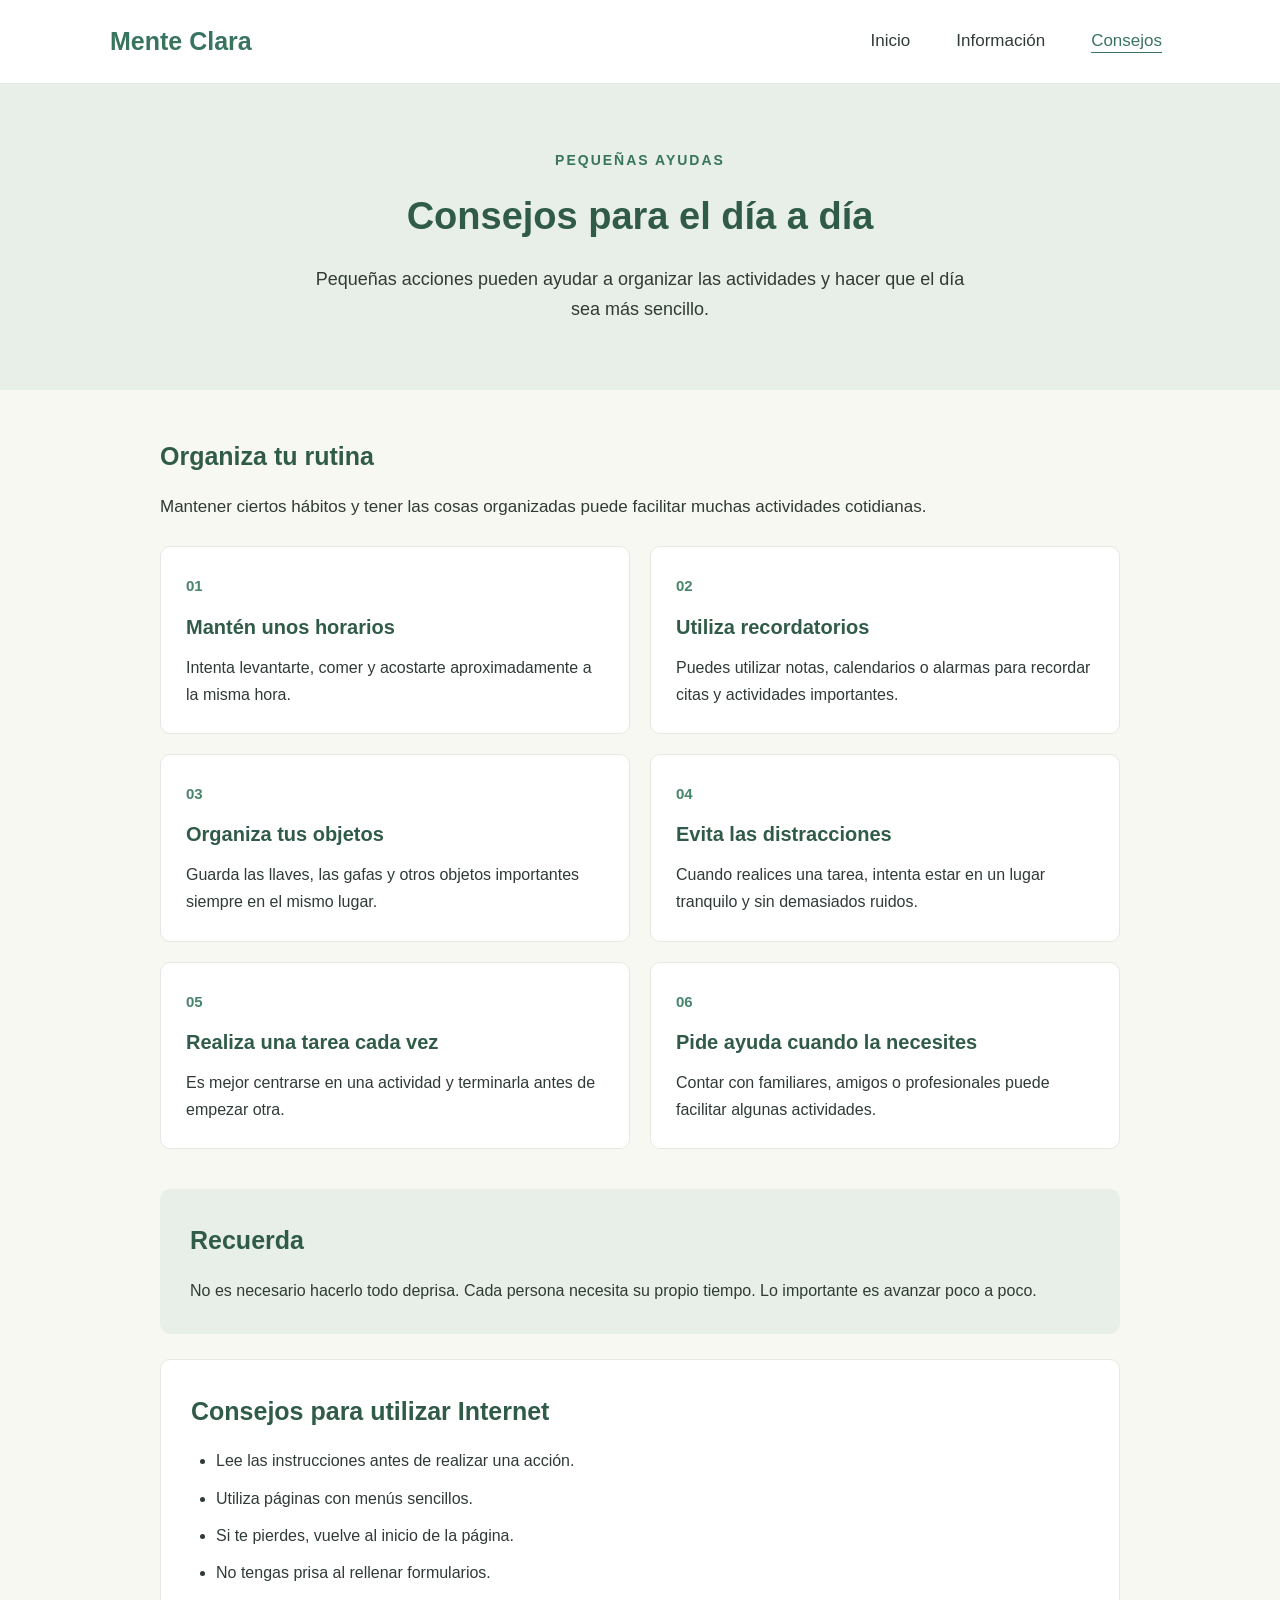
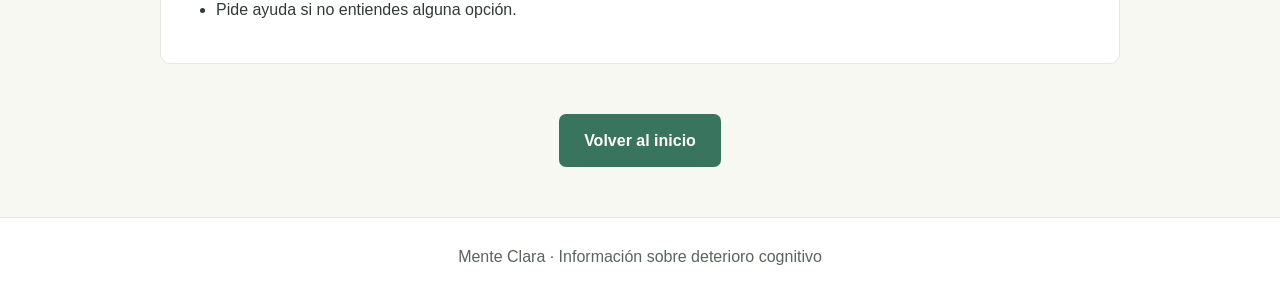
==== consejos.html @ 725170c6 "Ole" ====
<!DOCTYPE html>
<html lang="es">
<head>
    <meta charset="UTF-8">
    <meta name="viewport" content="width=device-width, initial-scale=1.0">
    <title>Mente Clara | Consejos</title>
    <link rel="stylesheet" href="consejos.css">
</head>
<body>

    <a class="saltar" href="#contenido">Saltar al contenido</a>

    <header>
        <nav>
            <a href="index.html" class="logo">Mente Clara</a>

            <ul>
                <li><a href="index.html">Inicio</a></li>
                <li><a href="informacion.html">Información</a></li>
                <li><a href="consejos.html" aria-current="page">Consejos</a></li>
            </ul>
        </nav>
    </header>

    <main id="contenido">

        <section class="cabecera">
            <p class="etiqueta">PEQUEÑAS AYUDAS</p>

            <h1>Consejos para el día a día</h1>

            <p>
                Pequeñas acciones pueden ayudar a organizar
                las actividades y hacer que el día sea más sencillo.
            </p>
        </section>

        <section class="contenido">

            <h2>Organiza tu rutina</h2>

            <p class="introduccion">
                Mantener ciertos hábitos y tener las cosas organizadas
                puede facilitar muchas actividades cotidianas.
            </p>

            <div class="consejos">

                <article class="tarjeta">
                    <span class="numero">01</span>

                    <h3>Mantén unos horarios</h3>

                    <p>
                        Intenta levantarte, comer y acostarte
                        aproximadamente a la misma hora.
                    </p>
                </article>

                <article class="tarjeta">
                    <span class="numero">02</span>

                    <h3>Utiliza recordatorios</h3>

                    <p>
                        Puedes utilizar notas, calendarios o alarmas
                        para recordar citas y actividades importantes.
                    </p>
                </article>

                <article class="tarjeta">
                    <span class="numero">03</span>

                    <h3>Organiza tus objetos</h3>

                    <p>
                        Guarda las llaves, las gafas y otros objetos
                        importantes siempre en el mismo lugar.
                    </p>
                </article>

                <article class="tarjeta">
                    <span class="numero">04</span>

                    <h3>Evita las distracciones</h3>

                    <p>
                        Cuando realices una tarea, intenta estar
                        en un lugar tranquilo y sin demasiados ruidos.
                    </p>
                </article>

                <article class="tarjeta">
                    <span class="numero">05</span>

                    <h3>Realiza una tarea cada vez</h3>

                    <p>
                        Es mejor centrarse en una actividad
                        y terminarla antes de empezar otra.
                    </p>
                </article>

                <article class="tarjeta">
                    <span class="numero">06</span>

                    <h3>Pide ayuda cuando la necesites</h3>

                    <p>
                        Contar con familiares, amigos o profesionales
                        puede facilitar algunas actividades.
                    </p>
                </article>

            </div>

            <section class="recordatorio">
                <h2>Recuerda</h2>

                <p>
                    No es necesario hacerlo todo deprisa.
                    Cada persona necesita su propio tiempo.
                    Lo importante es avanzar poco a poco.
                </p>
            </section>

            <section class="accesibilidad">
                <h2>Consejos para utilizar Internet</h2>

                <ul>
                    <li>Lee las instrucciones antes de realizar una acción.</li>
                    <li>Utiliza páginas con menús sencillos.</li>
                    <li>Si te pierdes, vuelve al inicio de la página.</li>
                    <li>No tengas prisa al rellenar formularios.</li>
                    <li>Pide ayuda si no entiendes alguna opción.</li>
                </ul>
            </section>

        </section>

        <div class="volver">
            <a href="index.html" class="boton">Volver al inicio</a>
        </div>

    </main>

    <footer>
        <p>Mente Clara · Información sobre deterioro cognitivo</p>
    </footer>

</body>
</html>
---- consejos.css ----
* {
    margin: 0;
    padding: 0;
    box-sizing: border-box;
}

body {
    font-family: Arial, sans-serif;
    background-color: #f8f8f3;
    color: #303b36;
    line-height: 1.7;
}

.saltar {
    position: absolute;
    left: -9999px;
}

.saltar:focus {
    left: 10px;
    top: 10px;
    background: white;
    padding: 10px;
    z-index: 10;
}

header {
    background-color: white;
    border-bottom: 1px solid #e5e9e3;
}

nav {
    max-width: 1100px;
    margin: auto;
    padding: 20px;
    display: flex;
    justify-content: space-between;
    align-items: center;
}

.logo {
    font-size: 25px;
    font-weight: bold;
    color: #39745e;
    text-decoration: none;
}

nav ul {
    display: flex;
    gap: 30px;
    list-style: none;
}

nav ul a {
    text-decoration: none;
    color: #303b36;
    font-size: 17px;
    padding: 8px;
}

nav ul a:hover,
nav ul a[aria-current="page"] {
    color: #39745e;
    text-decoration: underline;
    text-underline-offset: 6px;
}

a:focus-visible {
    outline: 3px solid #39745e;
    outline-offset: 4px;
}

.cabecera {
    background-color: #e7efe8;
    text-align: center;
    padding: 65px 20px;
}

.etiqueta {
    color: #39745e;
    font-size: 14px;
    font-weight: bold;
    letter-spacing: 2px;
    margin-bottom: 12px;
}

h1 {
    font-size: 38px;
    color: #315b49;
    margin-bottom: 15px;
}

.cabecera p:last-child {
    max-width: 650px;
    margin: auto;
    font-size: 18px;
}

.contenido {
    max-width: 1000px;
    margin: 45px auto;
    padding: 0 20px;
}

h2 {
    color: #315b49;
    font-size: 25px;
    margin-bottom: 15px;
}

.introduccion {
    margin-bottom: 25px;
    font-size: 17px;
}

.consejos {
    display: grid;
    grid-template-columns: 1fr 1fr;
    gap: 20px;
}

.tarjeta {
    background-color: white;
    border: 1px solid #e4e9e2;
    border-radius: 10px;
    padding: 25px;
}

.numero {
    color: #47866b;
    font-weight: bold;
    font-size: 15px;
}

.tarjeta h3 {
    color: #315b49;
    font-size: 20px;
    margin: 10px 0;
}

.recordatorio {
    background-color: #e7efe8;
    padding: 30px;
    border-radius: 10px;
    margin-top: 40px;
}

.accesibilidad {
    background-color: white;
    padding: 30px;
    border-radius: 10px;
    border: 1px solid #e4e9e2;
    margin-top: 25px;
}

.accesibilidad ul {
    padding-left: 25px;
}

.accesibilidad li {
    margin-bottom: 10px;
}

.volver {
    text-align: center;
    margin: 50px 20px;
}

.boton {
    display: inline-block;
    background-color: #39745e;
    color: white;
    padding: 13px 25px;
    border-radius: 7px;
    text-decoration: none;
    font-weight: bold;
}

.boton:hover {
    background-color: #285941;
}

footer {
    text-align: center;
    padding: 25px;
    background-color: white;
    border-top: 1px solid #e5e9e3;
    color: #59655d;
}

@media (max-width: 700px) {
    nav {
        flex-direction: column;
        gap: 15px;
    }

    nav ul {
        gap: 15px;
        flex-wrap: wrap;
        justify-content: center;
    }

    h1 {
        font-size: 30px;
    }

    .consejos {
        grid-template-columns: 1fr;
    }

    .tarjeta {
        padding: 22px;
    }
}
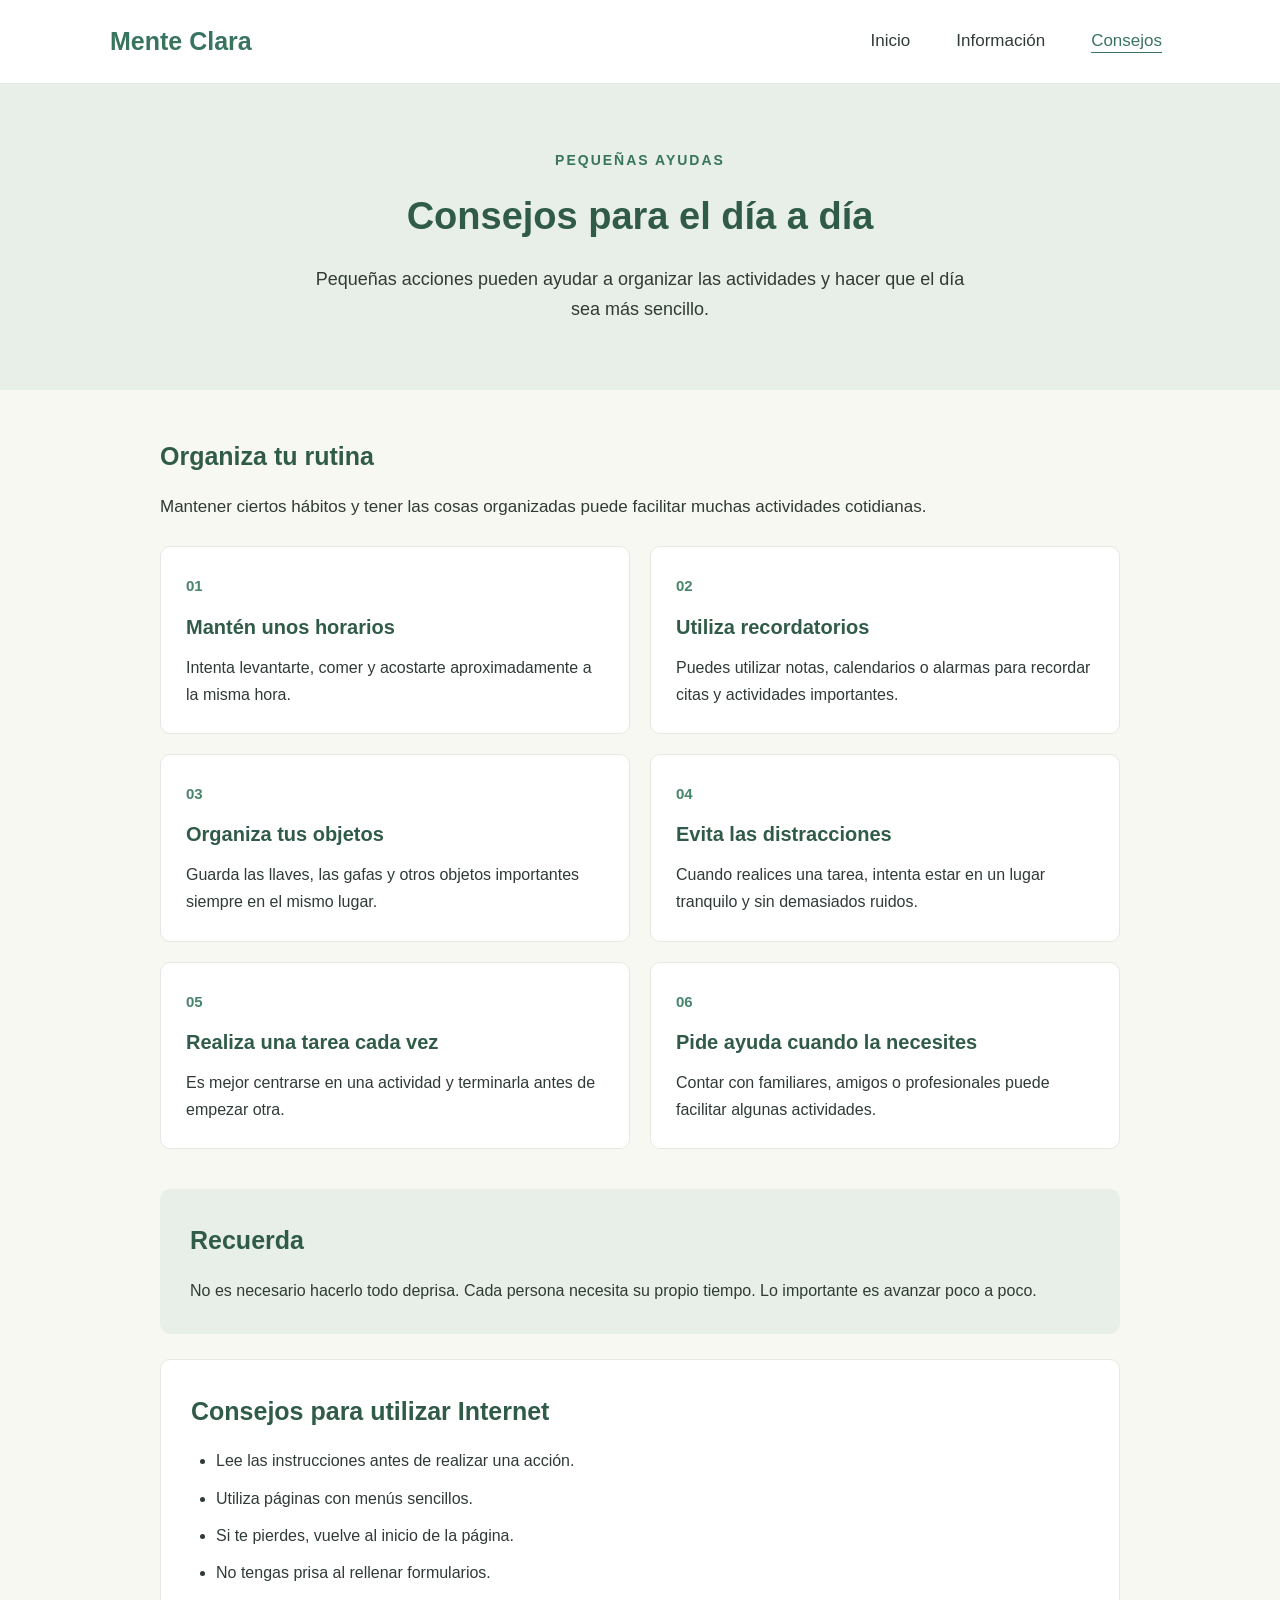
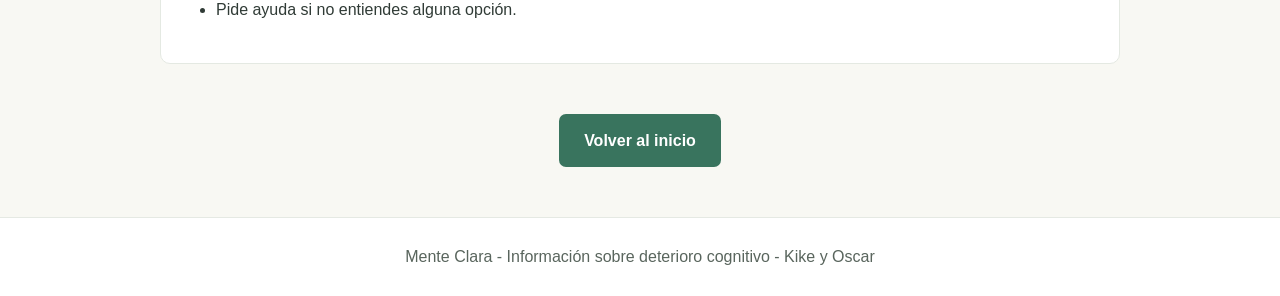
==== commit d387da31: "cuidao" ====
--- a/consejos.html
+++ b/consejos.html
@@ -146,7 +146,7 @@
     </main>
 
     <footer>
-        <p>Mente Clara · Información sobre deterioro cognitivo</p>
+        <p>Mente Clara - Información sobre deterioro cognitivo - Kike y Oscar</p>
     </footer>
 
 </body>
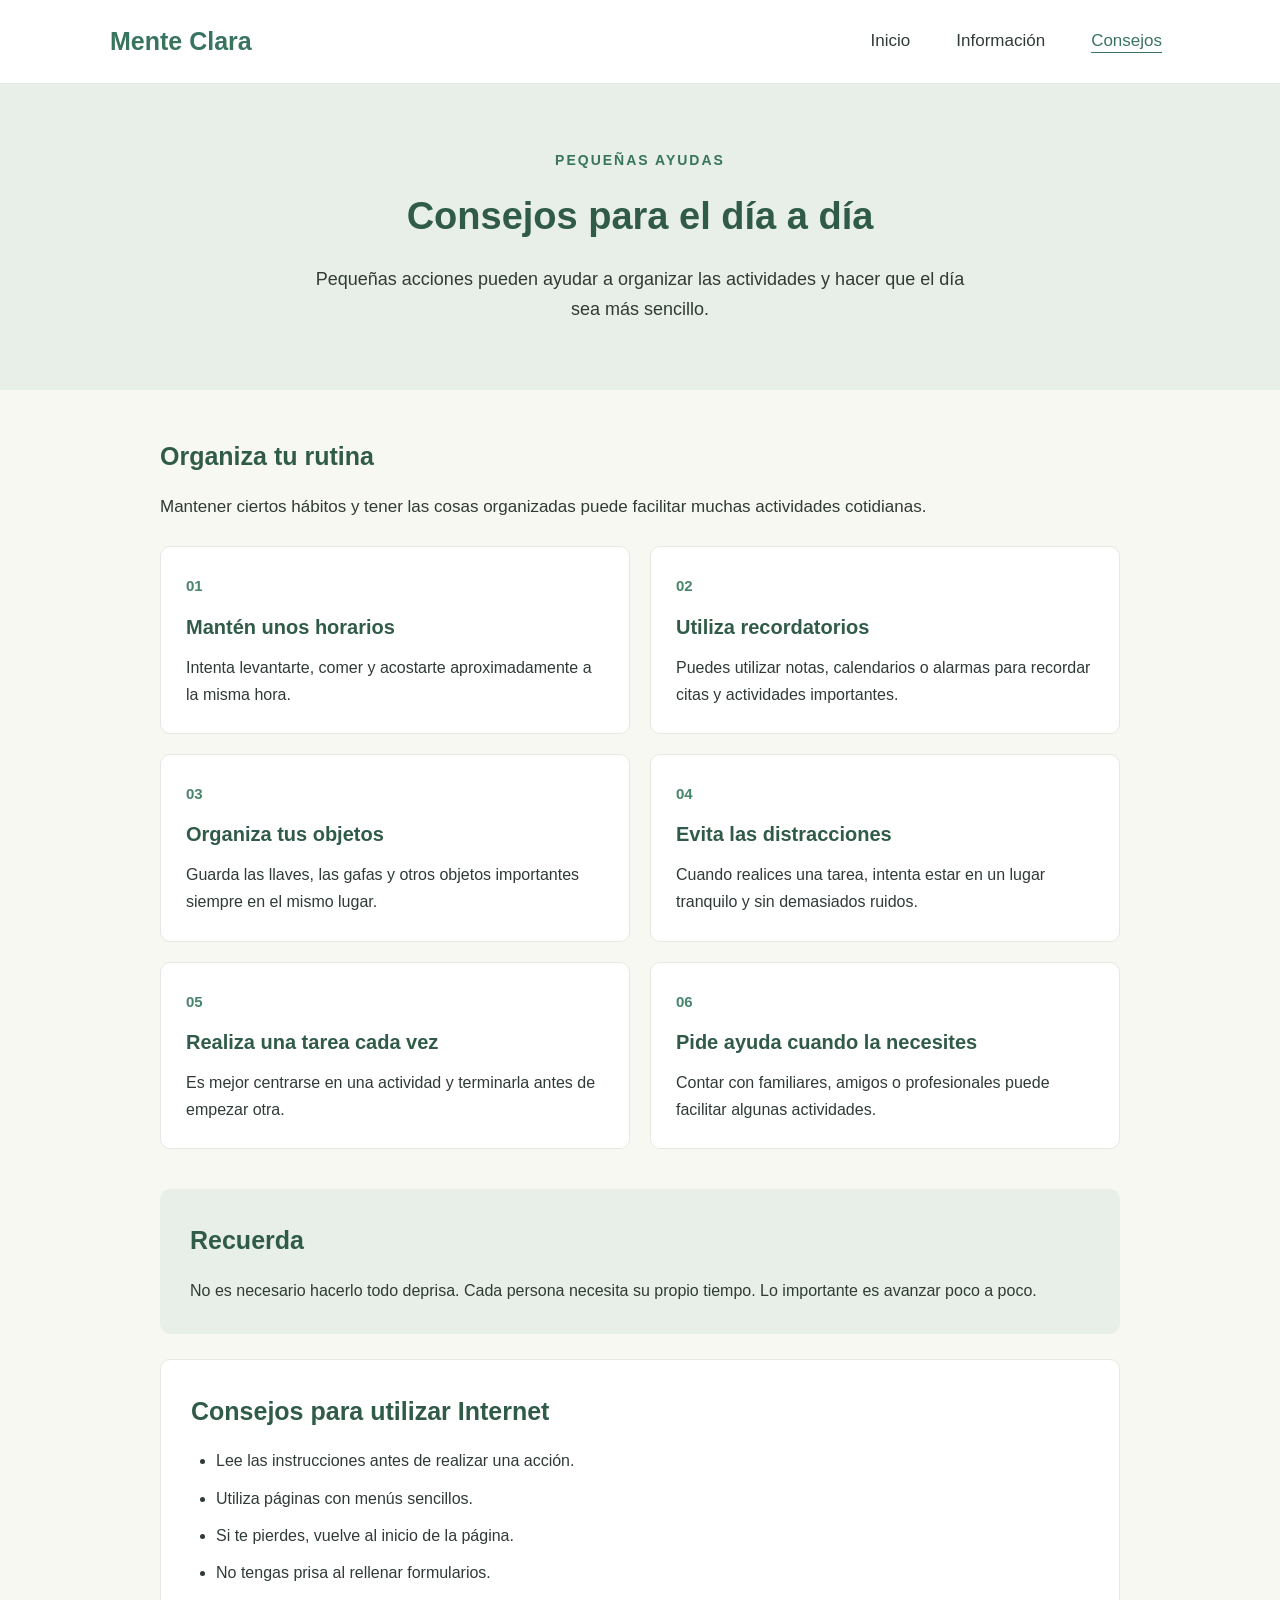
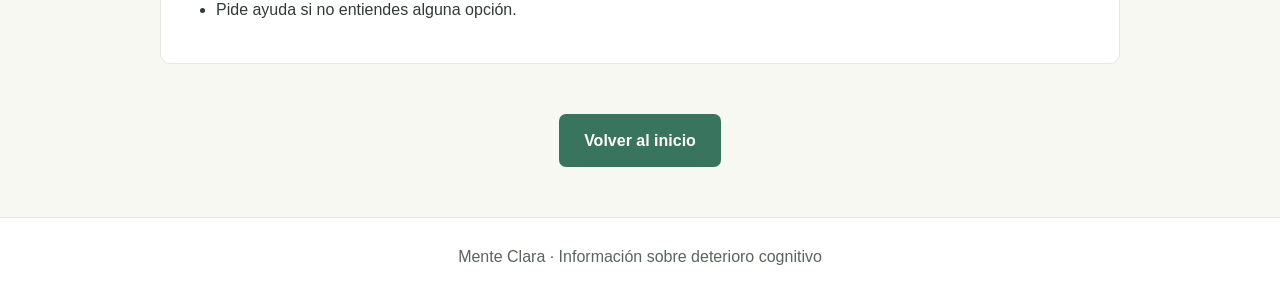
==== commit 63bbd18f: "css css directory changed" ====
--- a/consejos.html
+++ b/consejos.html
@@ -5,7 +5,7 @@
     <meta charset="UTF-8">
     <meta name="viewport" content="width=device-width, initial-scale=1.0">
     <title>Mente Clara | Consejos</title>
-    <link rel="stylesheet" href="consejos.css">
+    <link rel="stylesheet" href="css/consejos.css">
 </head>
 <body>
 
@@ -146,7 +146,7 @@
     </main>
 
     <footer>
-        <p>Mente Clara - Información sobre deterioro cognitivo - Kike y Oscar</p>
+        <p>Mente Clara · Información sobre deterioro cognitivo</p>
     </footer>
 
 </body>
--- a/css/consejos.css
+++ b/css/consejos.css
@@ -0,0 +1,215 @@
+
+* {
+    margin: 0;
+    padding: 0;
+    box-sizing: border-box;
+}
+
+body {
+    font-family: Arial, sans-serif;
+    background-color: #f8f8f3;
+    color: #303b36;
+    line-height: 1.7;
+}
+
+.saltar {
+    position: absolute;
+    left: -9999px;
+}
+
+.saltar:focus {
+    left: 10px;
+    top: 10px;
+    background: white;
+    padding: 10px;
+    z-index: 10;
+}
+
+header {
+    background-color: white;
+    border-bottom: 1px solid #e5e9e3;
+}
+
+nav {
+    max-width: 1100px;
+    margin: auto;
+    padding: 20px;
+    display: flex;
+    justify-content: space-between;
+    align-items: center;
+}
+
+.logo {
+    font-size: 25px;
+    font-weight: bold;
+    color: #39745e;
+    text-decoration: none;
+}
+
+nav ul {
+    display: flex;
+    gap: 30px;
+    list-style: none;
+}
+
+nav ul a {
+    text-decoration: none;
+    color: #303b36;
+    font-size: 17px;
+    padding: 8px;
+}
+
+nav ul a:hover,
+nav ul a[aria-current="page"] {
+    color: #39745e;
+    text-decoration: underline;
+    text-underline-offset: 6px;
+}
+
+a:focus-visible {
+    outline: 3px solid #39745e;
+    outline-offset: 4px;
+}
+
+.cabecera {
+    background-color: #e7efe8;
+    text-align: center;
+    padding: 65px 20px;
+}
+
+.etiqueta {
+    color: #39745e;
+    font-size: 14px;
+    font-weight: bold;
+    letter-spacing: 2px;
+    margin-bottom: 12px;
+}
+
+h1 {
+    font-size: 38px;
+    color: #315b49;
+    margin-bottom: 15px;
+}
+
+.cabecera p:last-child {
+    max-width: 650px;
+    margin: auto;
+    font-size: 18px;
+}
+
+.contenido {
+    max-width: 1000px;
+    margin: 45px auto;
+    padding: 0 20px;
+}
+
+h2 {
+    color: #315b49;
+    font-size: 25px;
+    margin-bottom: 15px;
+}
+
+.introduccion {
+    margin-bottom: 25px;
+    font-size: 17px;
+}
+
+.consejos {
+    display: grid;
+    grid-template-columns: 1fr 1fr;
+    gap: 20px;
+}
+
+.tarjeta {
+    background-color: white;
+    border: 1px solid #e4e9e2;
+    border-radius: 10px;
+    padding: 25px;
+}
+
+.numero {
+    color: #47866b;
+    font-weight: bold;
+    font-size: 15px;
+}
+
+.tarjeta h3 {
+    color: #315b49;
+    font-size: 20px;
+    margin: 10px 0;
+}
+
+.recordatorio {
+    background-color: #e7efe8;
+    padding: 30px;
+    border-radius: 10px;
+    margin-top: 40px;
+}
+
+.accesibilidad {
+    background-color: white;
+    padding: 30px;
+    border-radius: 10px;
+    border: 1px solid #e4e9e2;
+    margin-top: 25px;
+}
+
+.accesibilidad ul {
+    padding-left: 25px;
+}
+
+.accesibilidad li {
+    margin-bottom: 10px;
+}
+
+.volver {
+    text-align: center;
+    margin: 50px 20px;
+}
+
+.boton {
+    display: inline-block;
+    background-color: #39745e;
+    color: white;
+    padding: 13px 25px;
+    border-radius: 7px;
+    text-decoration: none;
+    font-weight: bold;
+}
+
+.boton:hover {
+    background-color: #285941;
+}
+
+footer {
+    text-align: center;
+    padding: 25px;
+    background-color: white;
+    border-top: 1px solid #e5e9e3;
+    color: #59655d;
+}
+
+@media (max-width: 700px) {
+    nav {
+        flex-direction: column;
+        gap: 15px;
+    }
+
+    nav ul {
+        gap: 15px;
+        flex-wrap: wrap;
+        justify-content: center;
+    }
+
+    h1 {
+        font-size: 30px;
+    }
+
+    .consejos {
+        grid-template-columns: 1fr;
+    }
+
+    .tarjeta {
+        padding: 22px;
+    }
+}
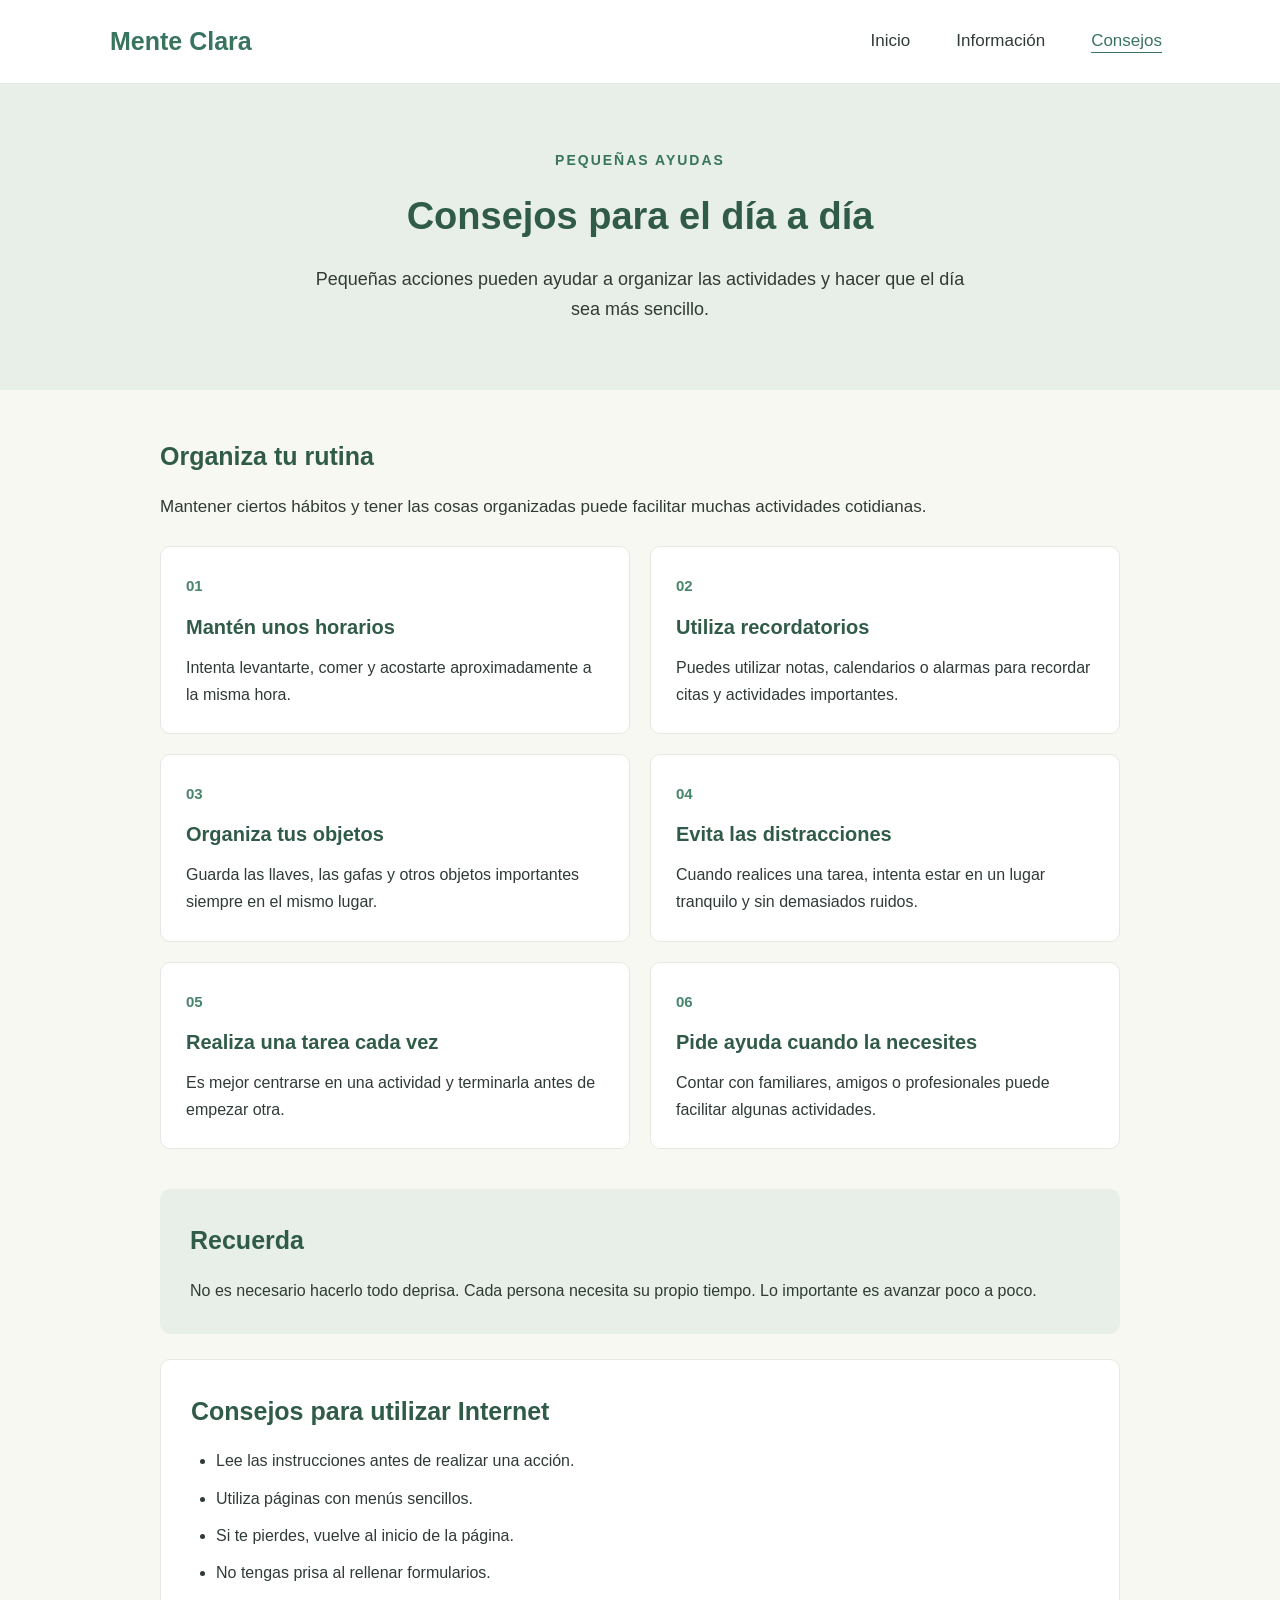
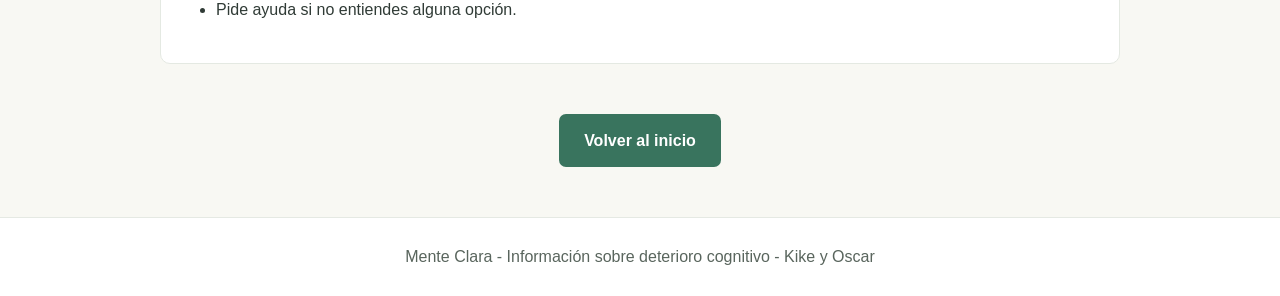
==== commit 63e6040a: "Merge branch 'main' of https://github.com/KikeeGG/AplicacionAccesible" ====
--- a/consejos.html
+++ b/consejos.html
@@ -146,7 +146,7 @@
     </main>
 
     <footer>
-        <p>Mente Clara · Información sobre deterioro cognitivo</p>
+        <p>Mente Clara - Información sobre deterioro cognitivo - Kike y Oscar</p>
     </footer>
 
 </body>
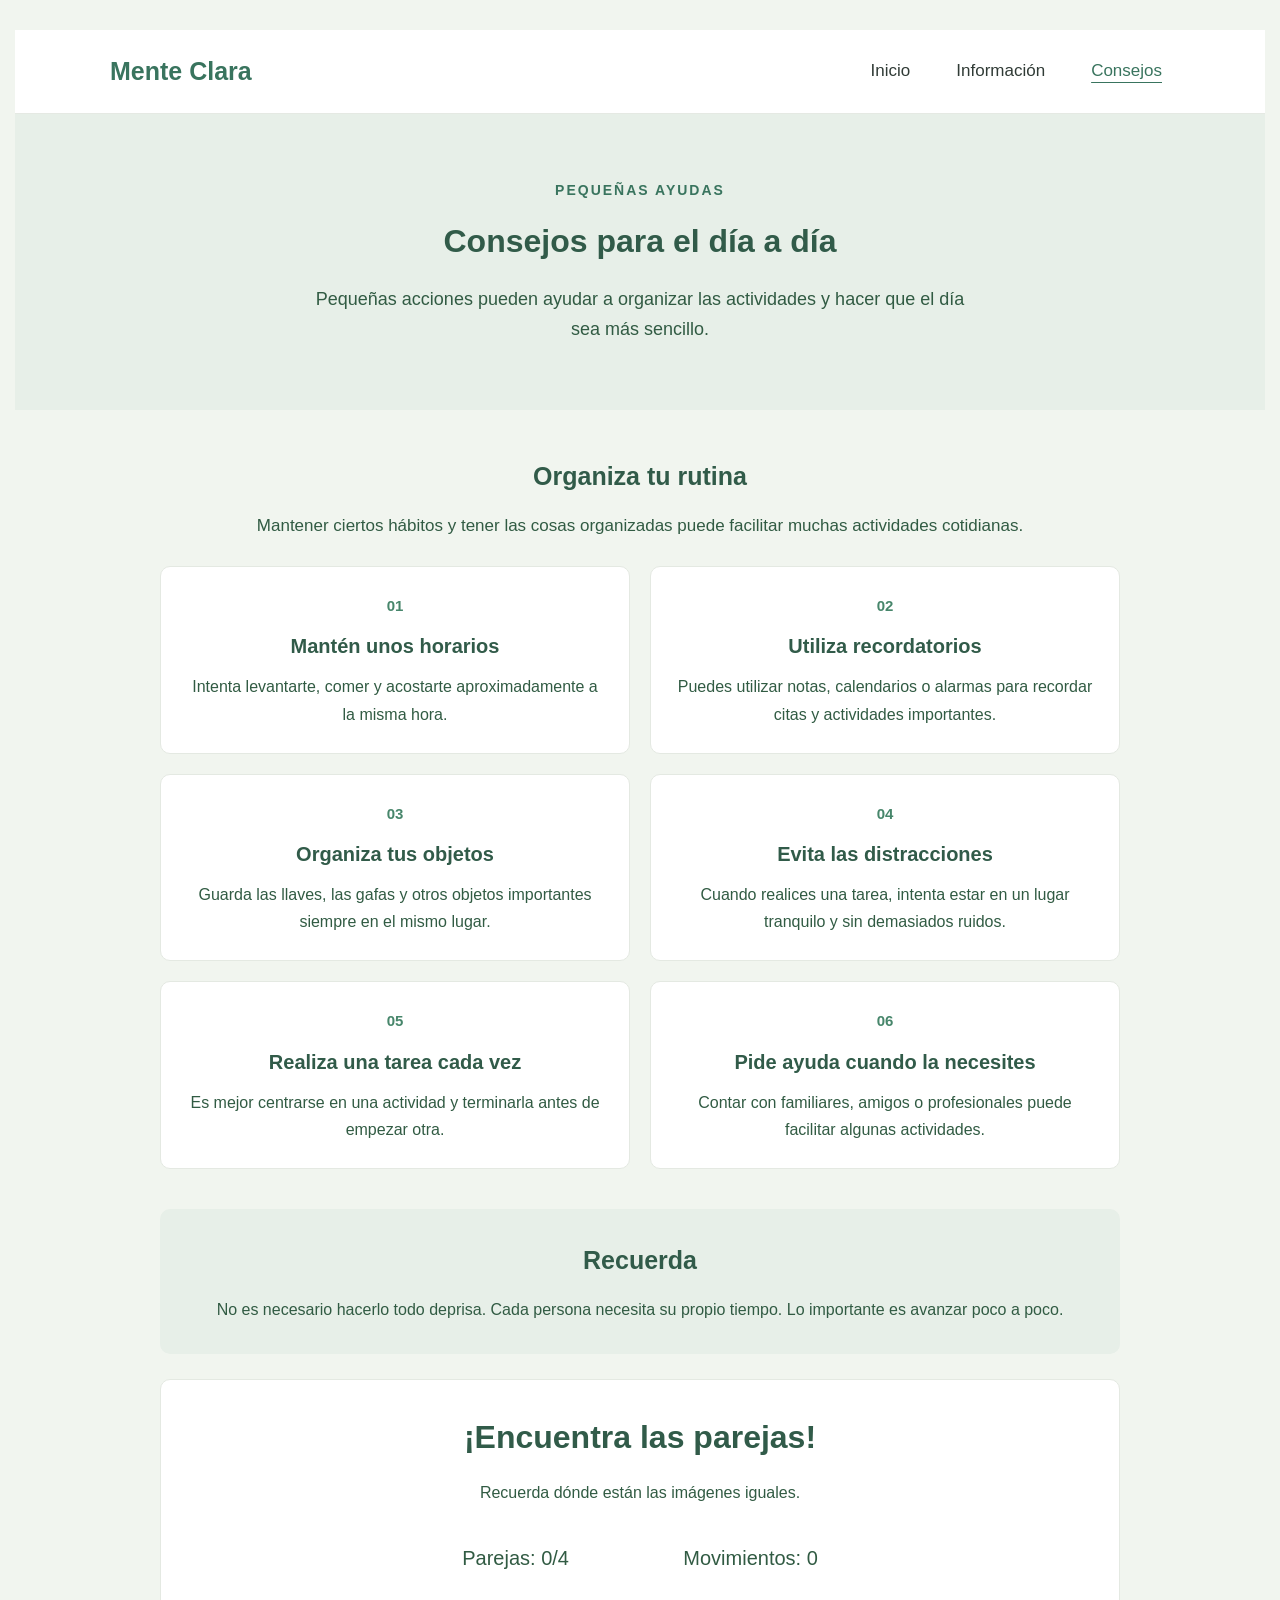
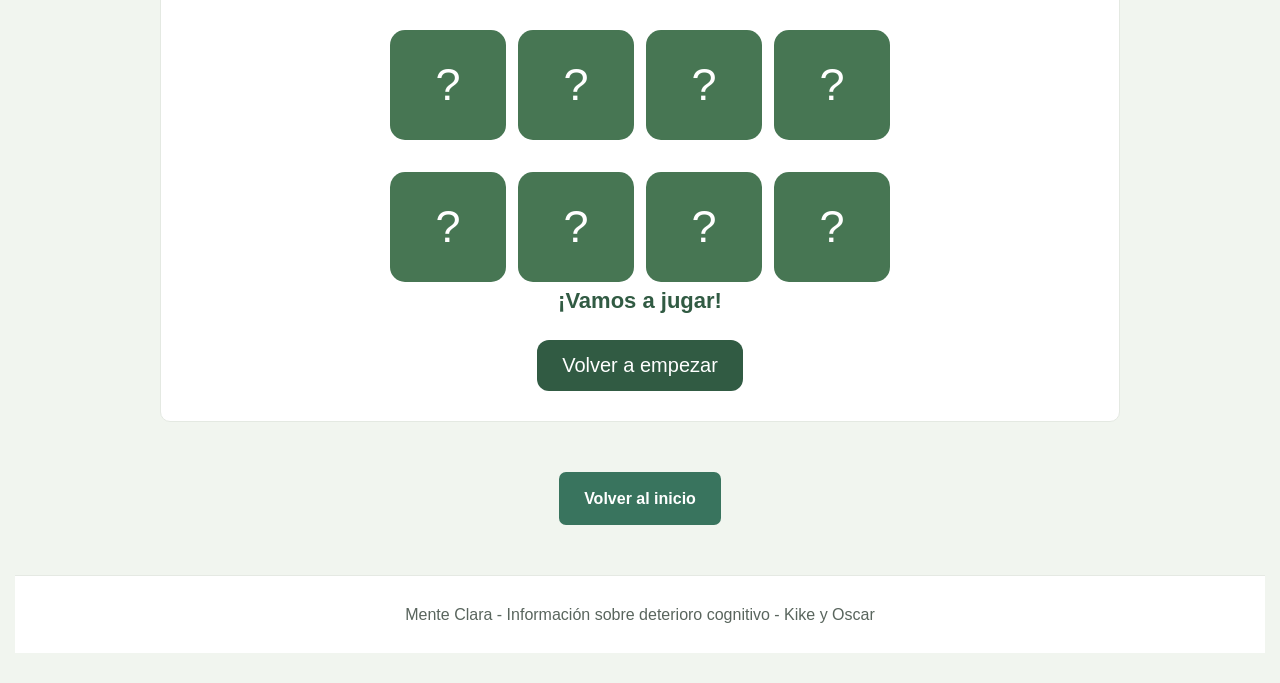
==== commit 426513b7: "pusheao" ====
--- a/consejos.html
+++ b/consejos.html
@@ -126,28 +126,220 @@
             </section>
 
             <section class="accesibilidad">
-                <h2>Consejos para utilizar Internet</h2>
-
-                <ul>
-                    <li>Lee las instrucciones antes de realizar una acción.</li>
-                    <li>Utiliza páginas con menús sencillos.</li>
-                    <li>Si te pierdes, vuelve al inicio de la página.</li>
-                    <li>No tengas prisa al rellenar formularios.</li>
-                    <li>Pide ayuda si no entiendes alguna opción.</li>
-                </ul>
-            </section>
-
+                
+
+<body>
+    <style>
+        body {
+            font-family: Arial, sans-serif;
+            background: #f1f5ef;
+            text-align: center;
+            margin: 0;
+            padding: 30px 15px;
+            color: #315b43;
+        }
+        .contenedor {
+            max-width: 500px;
+            margin: auto;
+        }
+        h1 {
+            font-size: 32px;
+        }
+        .estadisticas {
+            display: flex;
+            justify-content: space-around;
+            background: white;
+            padding: 15px;
+            border-radius: 15px;
+            margin: 20px 0;
+            font-size: 20px;
+        }
+        .tablero {
+            display: grid;
+            grid-template-columns: repeat(4, 1fr);
+            gap: 12px;
+        }
+        .carta {
+            height: 110px;
+            background: #477653;
+            border: none;
+            border-radius: 15px;
+            font-size: 45px;
+            cursor: pointer;
+            transition: transform 0.2s;
+        }
+        .carta:hover {
+            transform: scale(1.05);
+        }
+        .carta.visible {
+            background: white;
+            border: 3px solid #477653;
+        }
+        .carta.acertada {
+            background: #d6e6d4;
+            border: 3px solid #477653;
+            cursor: default;
+        }
+        button {
+            font-size: 20px;
+            padding: 14px 25px;
+            border: none;
+            border-radius: 12px;
+            background: #315b43;
+            color: white;
+            cursor: pointer;
+            margin-top: 20px;
+        }
+        #mensaje {
+            font-size: 22px;
+            min-height: 35px;
+            font-weight: bold;
+        }
+        @media (max-width: 400px) {
+            .carta {
+                height: 75px;
+                font-size: 35px;
+            }
+        }
+    </style>
+</head>
+<body>
+<div class="contenedor">
+    <h1>¡Encuentra las parejas!</h1>
+    <p>Recuerda dónde están las imágenes iguales.</p>
+    <div class="estadisticas">
+        <div>Parejas: <span id="parejas">0</span>/4</div>
+        <div>Movimientos: <span id="movimientos">0</span></div>
+    </div>
+
+    <div class="tablero" id="tablero"></div>
+    <p id="mensaje">¡Vamos a jugar!</p>
+    <button onclick="iniciarJuego()">Volver a empezar</button>
+
+</div>
+<script>
+    let imagenes = ["🍎", "🐶", "🚗", "🏠",
+                    "🍎", "🐶", "🚗", "🏠"];
+
+    let primeraCarta = null;
+    let segundaCarta = null;
+    let bloqueado = false;
+
+    let parejas = 0;
+    let movimientos = 0;
+
+    function iniciarJuego() {
+
+        imagenes.sort(() => Math.random() - 0.5);
+
+        primeraCarta = null;
+        segundaCarta = null;
+        bloqueado = false;
+
+        parejas = 0;
+        movimientos = 0;
+
+        document.getElementById("parejas").textContent = 0;
+        document.getElementById("movimientos").textContent = 0;
+        document.getElementById("mensaje").textContent = "¡Vamos a jugar!";
+
+        let tablero = document.getElementById("tablero");
+
+        tablero.innerHTML = "";
+
+        for (let i = 0; i < imagenes.length; i++) {
+
+            let carta = document.createElement("button");
+
+            carta.className = "carta";
+            carta.textContent = "?";
+
+            carta.dataset.imagen = imagenes[i];
+
+            carta.onclick = function() {
+                seleccionarCarta(carta);
+            };
+
+            tablero.appendChild(carta);
+        }
+    }
+
+    function seleccionarCarta(carta) {
+
+        if (bloqueado || carta.classList.contains("visible")
+            || carta.classList.contains("acertada")) {
+            return;
+        }
+
+        carta.textContent = carta.dataset.imagen;
+        carta.classList.add("visible");
+
+        if (primeraCarta == null) {
+
+            primeraCarta = carta;
+
+        } else {
+
+            segundaCarta = carta;
+
+            movimientos++;
+
+            document.getElementById("movimientos").textContent = movimientos;
+
+            if (primeraCarta.dataset.imagen === segundaCarta.dataset.imagen) {
+
+                primeraCarta.classList.add("acertada");
+                segundaCarta.classList.add("acertada");
+
+                parejas++;
+
+                document.getElementById("parejas").textContent = parejas;
+
+                document.getElementById("mensaje").textContent =
+                    "¡Muy bien! Has encontrado una pareja.";
+
+                primeraCarta = null;
+                segundaCarta = null;
+
+                if (parejas === 4) {
+                    document.getElementById("mensaje").textContent =
+                        "¡Enhorabuena! ¡Has encontrado todas las parejas!";
+                }
+
+            } else {
+
+                bloqueado = true;
+
+                document.getElementById("mensaje").textContent =
+                    "¡Buen intento! Sigue buscando.";
+
+                setTimeout(function() {
+
+                    primeraCarta.textContent = "?";
+                    segundaCarta.textContent = "?";
+
+                    primeraCarta.classList.remove("visible");
+                    segundaCarta.classList.remove("visible");
+
+                    primeraCarta = null;
+                    segundaCarta = null;
+
+                    bloqueado = false;
+
+                }, 1000);
+            }
+        }
+    }
+    iniciarJuego();
+
+</script>
         </section>
-
         <div class="volver">
             <a href="index.html" class="boton">Volver al inicio</a>
         </div>
-
     </main>
-
     <footer>
         <p>Mente Clara - Información sobre deterioro cognitivo - Kike y Oscar</p>
     </footer>
-
 </body>
 </html>
--- a/css/consejos.css
+++ b/css/consejos.css
@@ -1,4 +1,3 @@
-
 * {
     margin: 0;
     padding: 0;
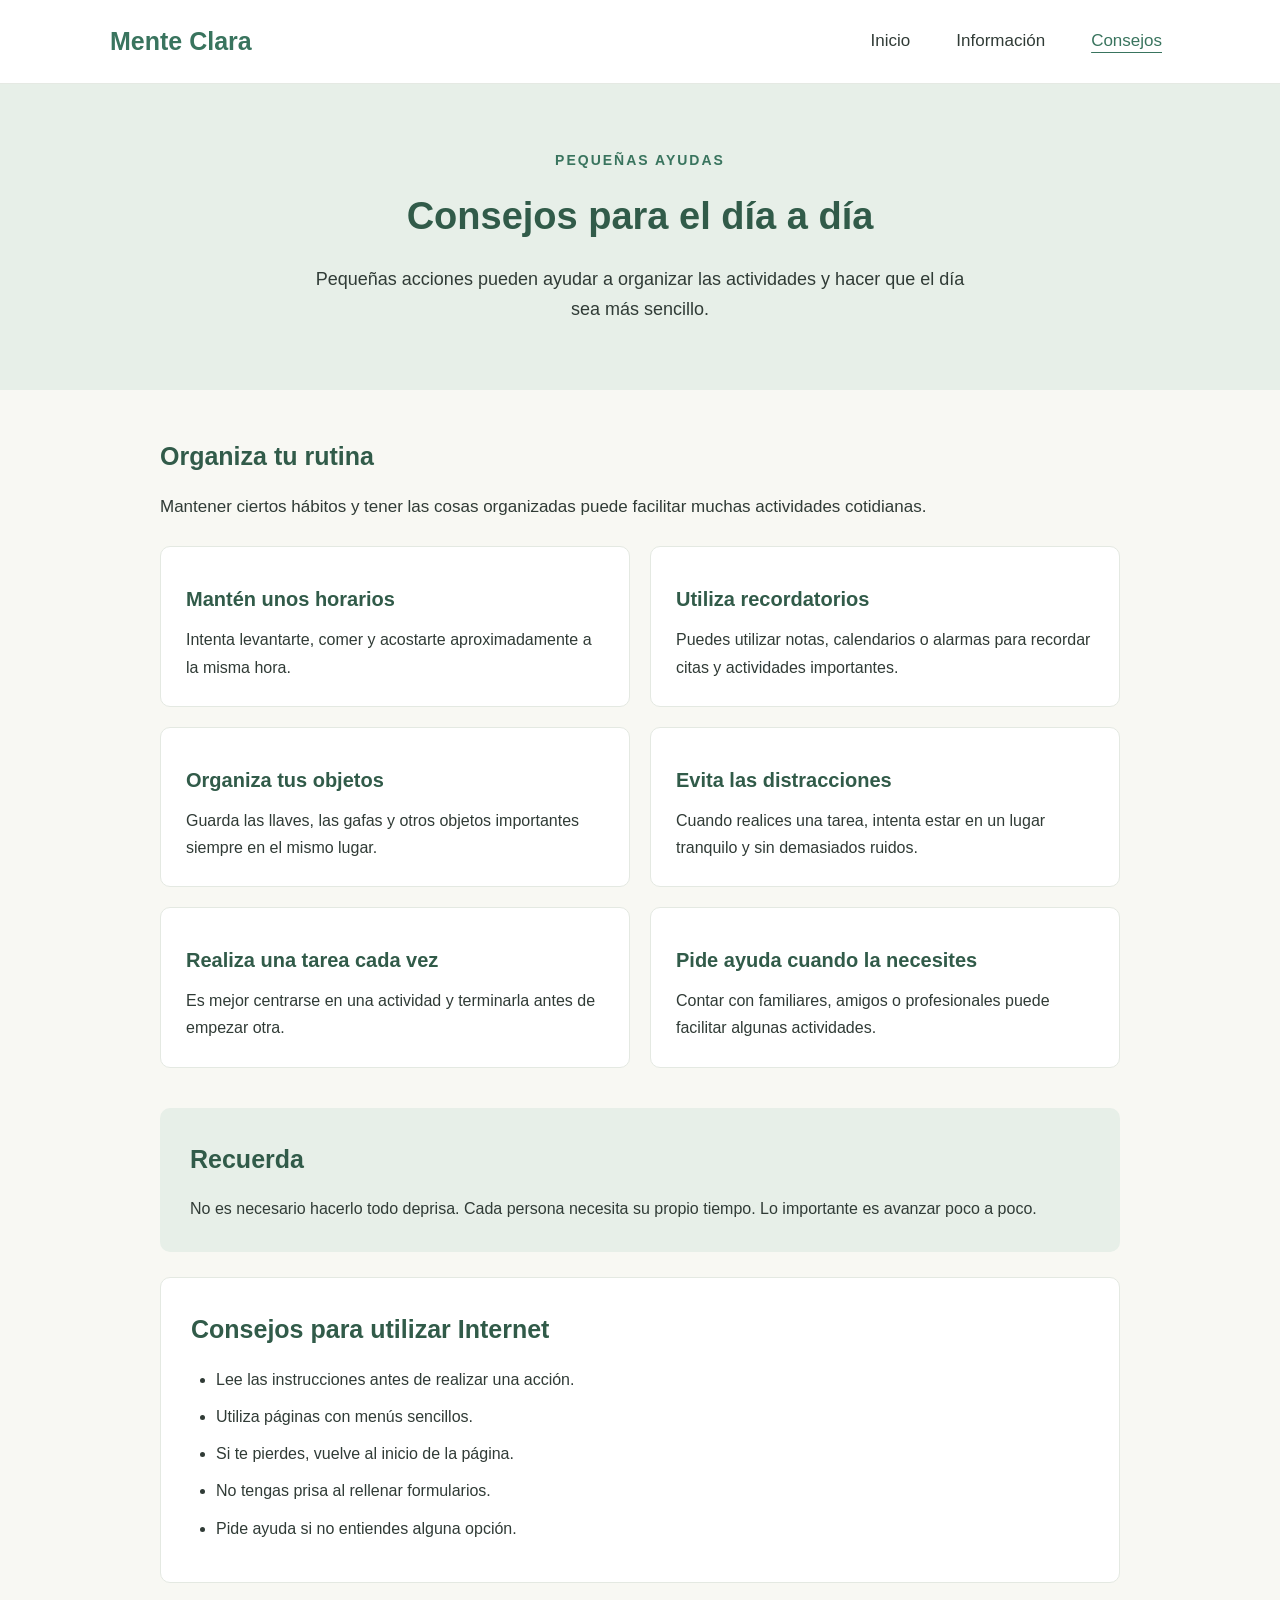
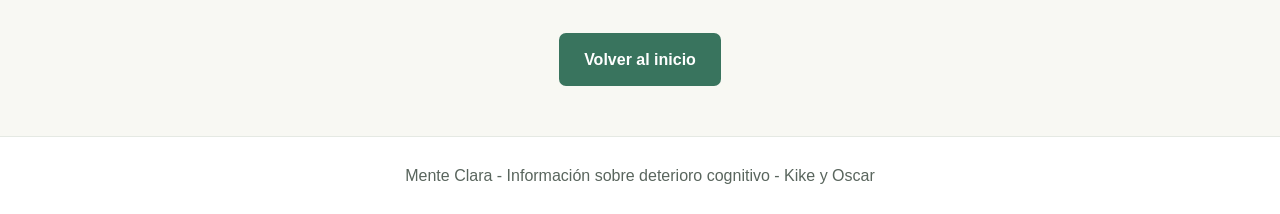
==== commit c32fcd62: "gif gif added" ====
--- a/consejos.html
+++ b/consejos.html
@@ -48,7 +48,6 @@
             <div class="consejos">
 
                 <article class="tarjeta">
-                    <span class="numero">01</span>
 
                     <h3>Mantén unos horarios</h3>
 
@@ -59,7 +58,6 @@
                 </article>
 
                 <article class="tarjeta">
-                    <span class="numero">02</span>
 
                     <h3>Utiliza recordatorios</h3>
 
@@ -70,7 +68,6 @@
                 </article>
 
                 <article class="tarjeta">
-                    <span class="numero">03</span>
 
                     <h3>Organiza tus objetos</h3>
 
@@ -81,7 +78,6 @@
                 </article>
 
                 <article class="tarjeta">
-                    <span class="numero">04</span>
 
                     <h3>Evita las distracciones</h3>
 
@@ -92,7 +88,6 @@
                 </article>
 
                 <article class="tarjeta">
-                    <span class="numero">05</span>
 
                     <h3>Realiza una tarea cada vez</h3>
 
@@ -103,7 +98,6 @@
                 </article>
 
                 <article class="tarjeta">
-                    <span class="numero">06</span>
 
                     <h3>Pide ayuda cuando la necesites</h3>
 
@@ -126,220 +120,28 @@
             </section>
 
             <section class="accesibilidad">
-                
+                <h2>Consejos para utilizar Internet</h2>
 
-<body>
-    <style>
-        body {
-            font-family: Arial, sans-serif;
-            background: #f1f5ef;
-            text-align: center;
-            margin: 0;
-            padding: 30px 15px;
-            color: #315b43;
-        }
-        .contenedor {
-            max-width: 500px;
-            margin: auto;
-        }
-        h1 {
-            font-size: 32px;
-        }
-        .estadisticas {
-            display: flex;
-            justify-content: space-around;
-            background: white;
-            padding: 15px;
-            border-radius: 15px;
-            margin: 20px 0;
-            font-size: 20px;
-        }
-        .tablero {
-            display: grid;
-            grid-template-columns: repeat(4, 1fr);
-            gap: 12px;
-        }
-        .carta {
-            height: 110px;
-            background: #477653;
-            border: none;
-            border-radius: 15px;
-            font-size: 45px;
-            cursor: pointer;
-            transition: transform 0.2s;
-        }
-        .carta:hover {
-            transform: scale(1.05);
-        }
-        .carta.visible {
-            background: white;
-            border: 3px solid #477653;
-        }
-        .carta.acertada {
-            background: #d6e6d4;
-            border: 3px solid #477653;
-            cursor: default;
-        }
-        button {
-            font-size: 20px;
-            padding: 14px 25px;
-            border: none;
-            border-radius: 12px;
-            background: #315b43;
-            color: white;
-            cursor: pointer;
-            margin-top: 20px;
-        }
-        #mensaje {
-            font-size: 22px;
-            min-height: 35px;
-            font-weight: bold;
-        }
-        @media (max-width: 400px) {
-            .carta {
-                height: 75px;
-                font-size: 35px;
-            }
-        }
-    </style>
-</head>
-<body>
-<div class="contenedor">
-    <h1>¡Encuentra las parejas!</h1>
-    <p>Recuerda dónde están las imágenes iguales.</p>
-    <div class="estadisticas">
-        <div>Parejas: <span id="parejas">0</span>/4</div>
-        <div>Movimientos: <span id="movimientos">0</span></div>
-    </div>
+                <ul>
+                    <li>Lee las instrucciones antes de realizar una acción.</li>
+                    <li>Utiliza páginas con menús sencillos.</li>
+                    <li>Si te pierdes, vuelve al inicio de la página.</li>
+                    <li>No tengas prisa al rellenar formularios.</li>
+                    <li>Pide ayuda si no entiendes alguna opción.</li>
+                </ul>
+            </section>
 
-    <div class="tablero" id="tablero"></div>
-    <p id="mensaje">¡Vamos a jugar!</p>
-    <button onclick="iniciarJuego()">Volver a empezar</button>
+        </section>
 
-</div>
-<script>
-    let imagenes = ["🍎", "🐶", "🚗", "🏠",
-                    "🍎", "🐶", "🚗", "🏠"];
-
-    let primeraCarta = null;
-    let segundaCarta = null;
-    let bloqueado = false;
-
-    let parejas = 0;
-    let movimientos = 0;
-
-    function iniciarJuego() {
-
-        imagenes.sort(() => Math.random() - 0.5);
-
-        primeraCarta = null;
-        segundaCarta = null;
-        bloqueado = false;
-
-        parejas = 0;
-        movimientos = 0;
-
-        document.getElementById("parejas").textContent = 0;
-        document.getElementById("movimientos").textContent = 0;
-        document.getElementById("mensaje").textContent = "¡Vamos a jugar!";
-
-        let tablero = document.getElementById("tablero");
-
-        tablero.innerHTML = "";
-
-        for (let i = 0; i < imagenes.length; i++) {
-
-            let carta = document.createElement("button");
-
-            carta.className = "carta";
-            carta.textContent = "?";
-
-            carta.dataset.imagen = imagenes[i];
-
-            carta.onclick = function() {
-                seleccionarCarta(carta);
-            };
-
-            tablero.appendChild(carta);
-        }
-    }
-
-    function seleccionarCarta(carta) {
-
-        if (bloqueado || carta.classList.contains("visible")
-            || carta.classList.contains("acertada")) {
-            return;
-        }
-
-        carta.textContent = carta.dataset.imagen;
-        carta.classList.add("visible");
-
-        if (primeraCarta == null) {
-
-            primeraCarta = carta;
-
-        } else {
-
-            segundaCarta = carta;
-
-            movimientos++;
-
-            document.getElementById("movimientos").textContent = movimientos;
-
-            if (primeraCarta.dataset.imagen === segundaCarta.dataset.imagen) {
-
-                primeraCarta.classList.add("acertada");
-                segundaCarta.classList.add("acertada");
-
-                parejas++;
-
-                document.getElementById("parejas").textContent = parejas;
-
-                document.getElementById("mensaje").textContent =
-                    "¡Muy bien! Has encontrado una pareja.";
-
-                primeraCarta = null;
-                segundaCarta = null;
-
-                if (parejas === 4) {
-                    document.getElementById("mensaje").textContent =
-                        "¡Enhorabuena! ¡Has encontrado todas las parejas!";
-                }
-
-            } else {
-
-                bloqueado = true;
-
-                document.getElementById("mensaje").textContent =
-                    "¡Buen intento! Sigue buscando.";
-
-                setTimeout(function() {
-
-                    primeraCarta.textContent = "?";
-                    segundaCarta.textContent = "?";
-
-                    primeraCarta.classList.remove("visible");
-                    segundaCarta.classList.remove("visible");
-
-                    primeraCarta = null;
-                    segundaCarta = null;
-
-                    bloqueado = false;
-
-                }, 1000);
-            }
-        }
-    }
-    iniciarJuego();
-
-</script>
-        </section>
         <div class="volver">
             <a href="index.html" class="boton">Volver al inicio</a>
         </div>
+
     </main>
+
     <footer>
         <p>Mente Clara - Información sobre deterioro cognitivo - Kike y Oscar</p>
     </footer>
+
 </body>
 </html>
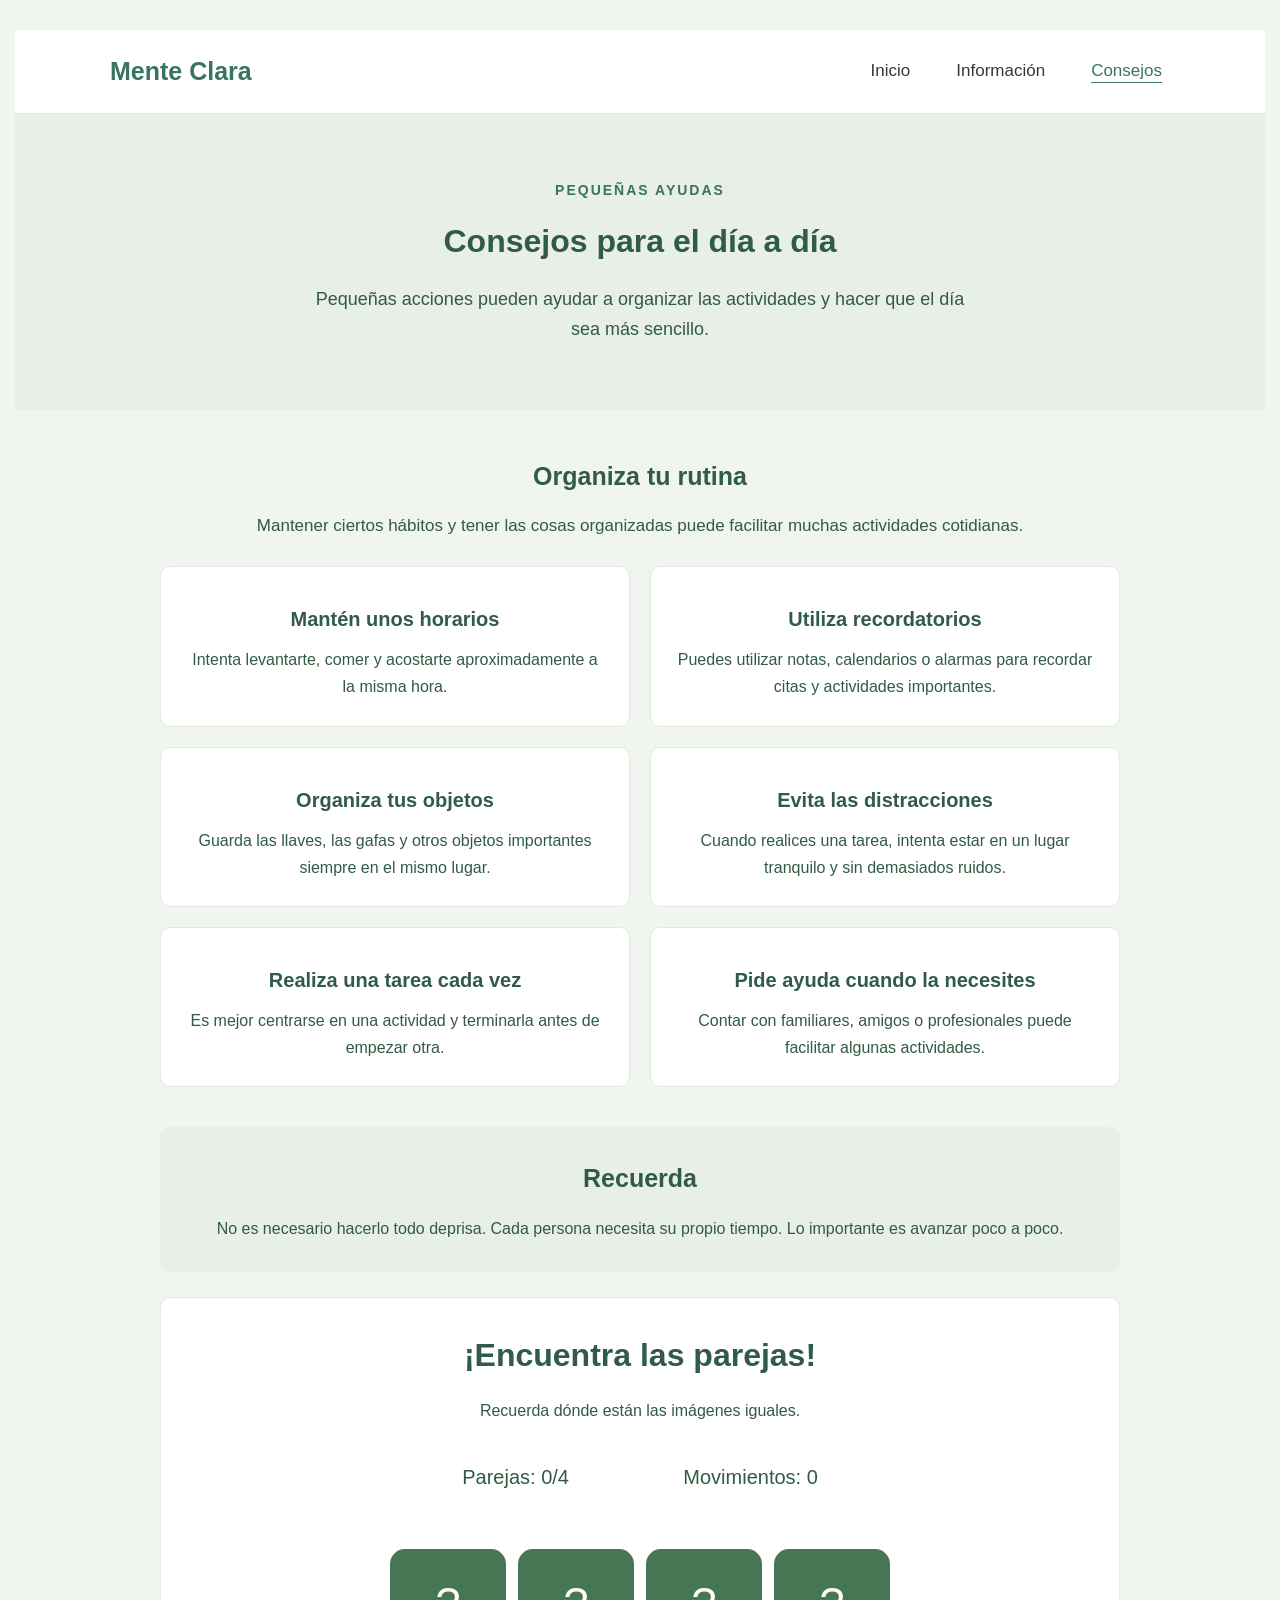
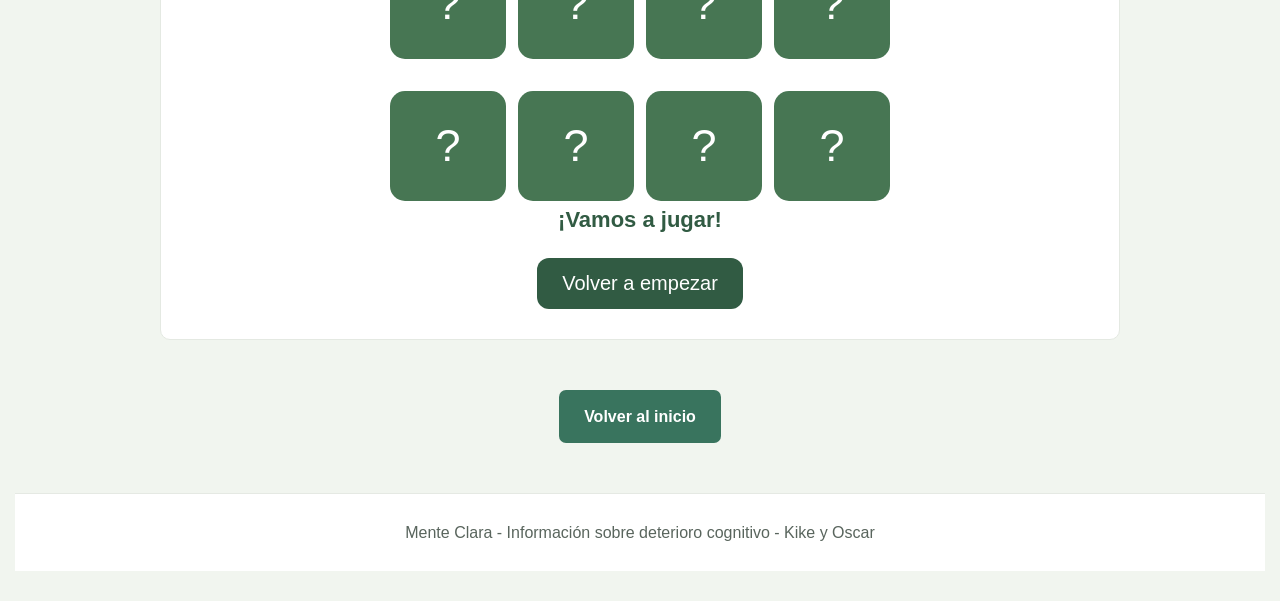
==== commit 9497f661: "Merge branch 'main' of https://github.com/KikeeGG/AplicacionAccesible" ====
--- a/consejos.html
+++ b/consejos.html
@@ -120,28 +120,220 @@
             </section>
 
             <section class="accesibilidad">
-                <h2>Consejos para utilizar Internet</h2>
-
-                <ul>
-                    <li>Lee las instrucciones antes de realizar una acción.</li>
-                    <li>Utiliza páginas con menús sencillos.</li>
-                    <li>Si te pierdes, vuelve al inicio de la página.</li>
-                    <li>No tengas prisa al rellenar formularios.</li>
-                    <li>Pide ayuda si no entiendes alguna opción.</li>
-                </ul>
-            </section>
-
+                
+
+<body>
+    <style>
+        body {
+            font-family: Arial, sans-serif;
+            background: #f1f5ef;
+            text-align: center;
+            margin: 0;
+            padding: 30px 15px;
+            color: #315b43;
+        }
+        .contenedor {
+            max-width: 500px;
+            margin: auto;
+        }
+        h1 {
+            font-size: 32px;
+        }
+        .estadisticas {
+            display: flex;
+            justify-content: space-around;
+            background: white;
+            padding: 15px;
+            border-radius: 15px;
+            margin: 20px 0;
+            font-size: 20px;
+        }
+        .tablero {
+            display: grid;
+            grid-template-columns: repeat(4, 1fr);
+            gap: 12px;
+        }
+        .carta {
+            height: 110px;
+            background: #477653;
+            border: none;
+            border-radius: 15px;
+            font-size: 45px;
+            cursor: pointer;
+            transition: transform 0.2s;
+        }
+        .carta:hover {
+            transform: scale(1.05);
+        }
+        .carta.visible {
+            background: white;
+            border: 3px solid #477653;
+        }
+        .carta.acertada {
+            background: #d6e6d4;
+            border: 3px solid #477653;
+            cursor: default;
+        }
+        button {
+            font-size: 20px;
+            padding: 14px 25px;
+            border: none;
+            border-radius: 12px;
+            background: #315b43;
+            color: white;
+            cursor: pointer;
+            margin-top: 20px;
+        }
+        #mensaje {
+            font-size: 22px;
+            min-height: 35px;
+            font-weight: bold;
+        }
+        @media (max-width: 400px) {
+            .carta {
+                height: 75px;
+                font-size: 35px;
+            }
+        }
+    </style>
+</head>
+<body>
+<div class="contenedor">
+    <h1>¡Encuentra las parejas!</h1>
+    <p>Recuerda dónde están las imágenes iguales.</p>
+    <div class="estadisticas">
+        <div>Parejas: <span id="parejas">0</span>/4</div>
+        <div>Movimientos: <span id="movimientos">0</span></div>
+    </div>
+
+    <div class="tablero" id="tablero"></div>
+    <p id="mensaje">¡Vamos a jugar!</p>
+    <button onclick="iniciarJuego()">Volver a empezar</button>
+
+</div>
+<script>
+    let imagenes = ["🍎", "🐶", "🚗", "🏠",
+                    "🍎", "🐶", "🚗", "🏠"];
+
+    let primeraCarta = null;
+    let segundaCarta = null;
+    let bloqueado = false;
+
+    let parejas = 0;
+    let movimientos = 0;
+
+    function iniciarJuego() {
+
+        imagenes.sort(() => Math.random() - 0.5);
+
+        primeraCarta = null;
+        segundaCarta = null;
+        bloqueado = false;
+
+        parejas = 0;
+        movimientos = 0;
+
+        document.getElementById("parejas").textContent = 0;
+        document.getElementById("movimientos").textContent = 0;
+        document.getElementById("mensaje").textContent = "¡Vamos a jugar!";
+
+        let tablero = document.getElementById("tablero");
+
+        tablero.innerHTML = "";
+
+        for (let i = 0; i < imagenes.length; i++) {
+
+            let carta = document.createElement("button");
+
+            carta.className = "carta";
+            carta.textContent = "?";
+
+            carta.dataset.imagen = imagenes[i];
+
+            carta.onclick = function() {
+                seleccionarCarta(carta);
+            };
+
+            tablero.appendChild(carta);
+        }
+    }
+
+    function seleccionarCarta(carta) {
+
+        if (bloqueado || carta.classList.contains("visible")
+            || carta.classList.contains("acertada")) {
+            return;
+        }
+
+        carta.textContent = carta.dataset.imagen;
+        carta.classList.add("visible");
+
+        if (primeraCarta == null) {
+
+            primeraCarta = carta;
+
+        } else {
+
+            segundaCarta = carta;
+
+            movimientos++;
+
+            document.getElementById("movimientos").textContent = movimientos;
+
+            if (primeraCarta.dataset.imagen === segundaCarta.dataset.imagen) {
+
+                primeraCarta.classList.add("acertada");
+                segundaCarta.classList.add("acertada");
+
+                parejas++;
+
+                document.getElementById("parejas").textContent = parejas;
+
+                document.getElementById("mensaje").textContent =
+                    "¡Muy bien! Has encontrado una pareja.";
+
+                primeraCarta = null;
+                segundaCarta = null;
+
+                if (parejas === 4) {
+                    document.getElementById("mensaje").textContent =
+                        "¡Enhorabuena! ¡Has encontrado todas las parejas!";
+                }
+
+            } else {
+
+                bloqueado = true;
+
+                document.getElementById("mensaje").textContent =
+                    "¡Buen intento! Sigue buscando.";
+
+                setTimeout(function() {
+
+                    primeraCarta.textContent = "?";
+                    segundaCarta.textContent = "?";
+
+                    primeraCarta.classList.remove("visible");
+                    segundaCarta.classList.remove("visible");
+
+                    primeraCarta = null;
+                    segundaCarta = null;
+
+                    bloqueado = false;
+
+                }, 1000);
+            }
+        }
+    }
+    iniciarJuego();
+
+</script>
         </section>
-
         <div class="volver">
             <a href="index.html" class="boton">Volver al inicio</a>
         </div>
-
     </main>
-
     <footer>
         <p>Mente Clara - Información sobre deterioro cognitivo - Kike y Oscar</p>
     </footer>
-
 </body>
 </html>
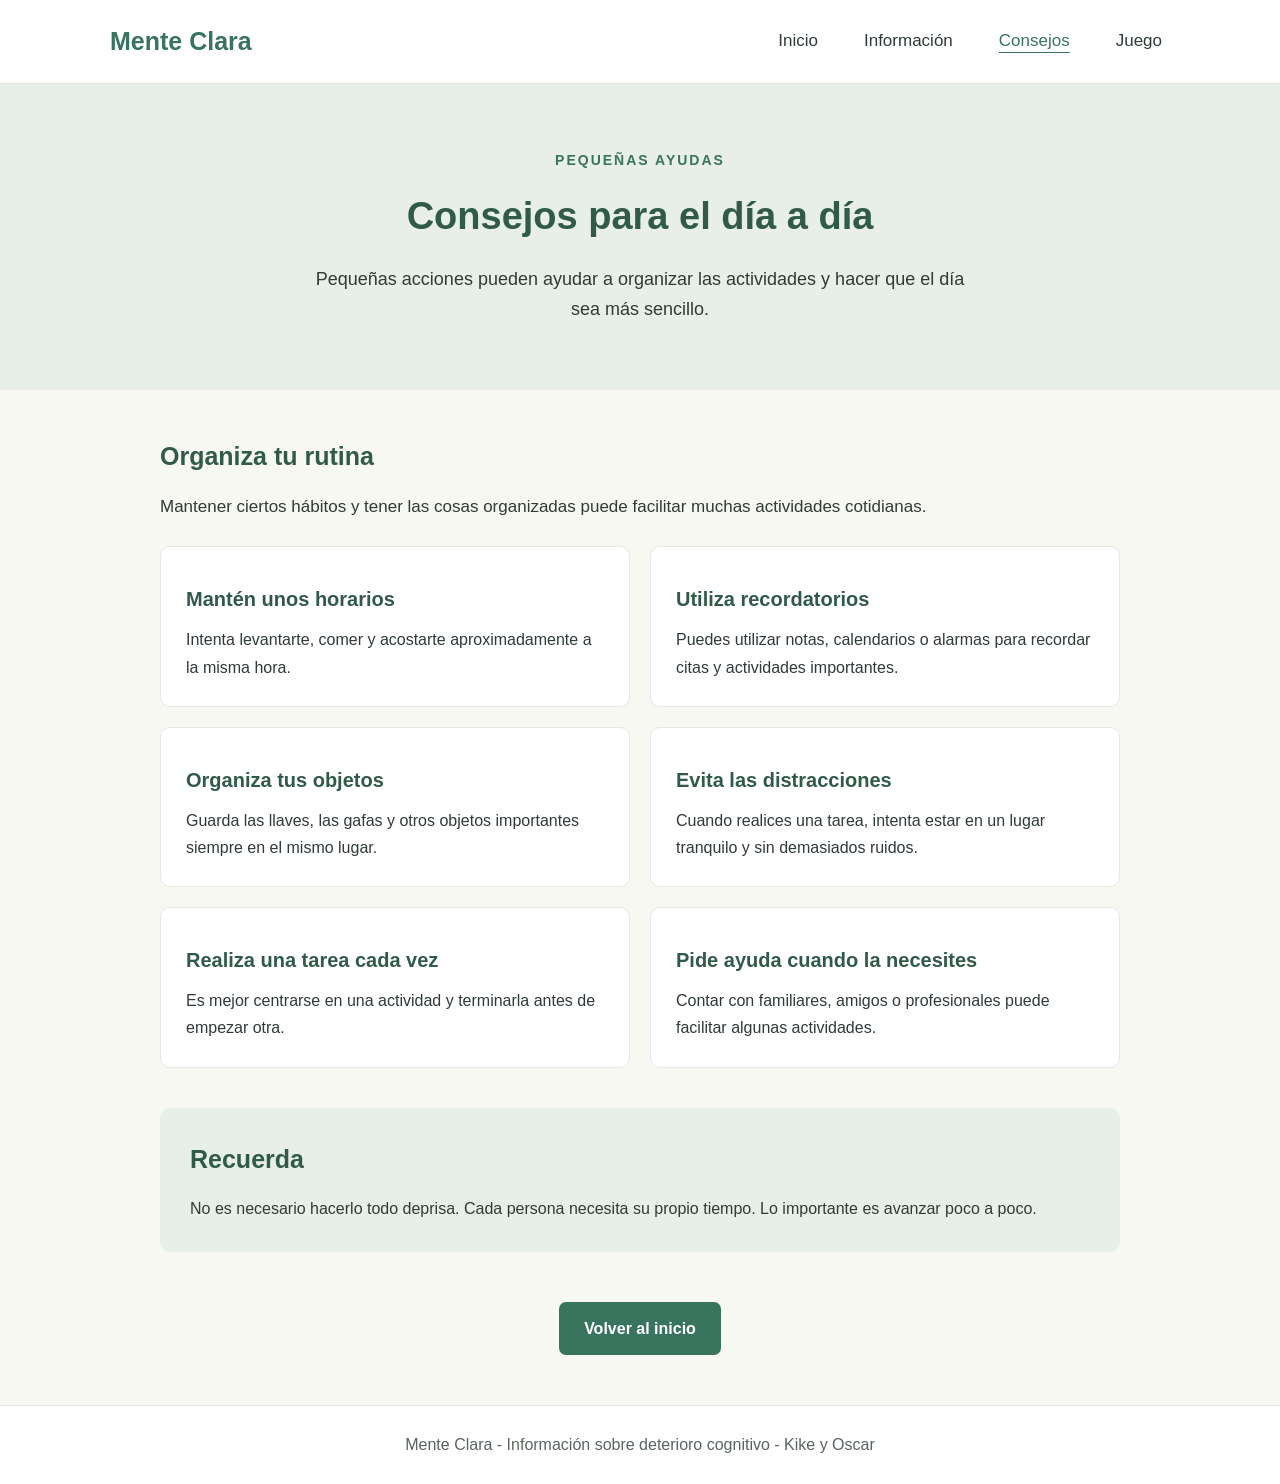
==== commit b9a75003: "final changes(1) all linked and game" ====
--- a/consejos.html
+++ b/consejos.html
@@ -19,6 +19,7 @@
                 <li><a href="index.html">Inicio</a></li>
                 <li><a href="informacion.html">Información</a></li>
                 <li><a href="consejos.html" aria-current="page">Consejos</a></li>
+                <li><a href="jugeo.html">Juego</a></li>
             </ul>
         </nav>
     </header>
@@ -119,215 +120,6 @@
                 </p>
             </section>
 
-            <section class="accesibilidad">
-                
-
-<body>
-    <style>
-        body {
-            font-family: Arial, sans-serif;
-            background: #f1f5ef;
-            text-align: center;
-            margin: 0;
-            padding: 30px 15px;
-            color: #315b43;
-        }
-        .contenedor {
-            max-width: 500px;
-            margin: auto;
-        }
-        h1 {
-            font-size: 32px;
-        }
-        .estadisticas {
-            display: flex;
-            justify-content: space-around;
-            background: white;
-            padding: 15px;
-            border-radius: 15px;
-            margin: 20px 0;
-            font-size: 20px;
-        }
-        .tablero {
-            display: grid;
-            grid-template-columns: repeat(4, 1fr);
-            gap: 12px;
-        }
-        .carta {
-            height: 110px;
-            background: #477653;
-            border: none;
-            border-radius: 15px;
-            font-size: 45px;
-            cursor: pointer;
-            transition: transform 0.2s;
-        }
-        .carta:hover {
-            transform: scale(1.05);
-        }
-        .carta.visible {
-            background: white;
-            border: 3px solid #477653;
-        }
-        .carta.acertada {
-            background: #d6e6d4;
-            border: 3px solid #477653;
-            cursor: default;
-        }
-        button {
-            font-size: 20px;
-            padding: 14px 25px;
-            border: none;
-            border-radius: 12px;
-            background: #315b43;
-            color: white;
-            cursor: pointer;
-            margin-top: 20px;
-        }
-        #mensaje {
-            font-size: 22px;
-            min-height: 35px;
-            font-weight: bold;
-        }
-        @media (max-width: 400px) {
-            .carta {
-                height: 75px;
-                font-size: 35px;
-            }
-        }
-    </style>
-</head>
-<body>
-<div class="contenedor">
-    <h1>¡Encuentra las parejas!</h1>
-    <p>Recuerda dónde están las imágenes iguales.</p>
-    <div class="estadisticas">
-        <div>Parejas: <span id="parejas">0</span>/4</div>
-        <div>Movimientos: <span id="movimientos">0</span></div>
-    </div>
-
-    <div class="tablero" id="tablero"></div>
-    <p id="mensaje">¡Vamos a jugar!</p>
-    <button onclick="iniciarJuego()">Volver a empezar</button>
-
-</div>
-<script>
-    let imagenes = ["🍎", "🐶", "🚗", "🏠",
-                    "🍎", "🐶", "🚗", "🏠"];
-
-    let primeraCarta = null;
-    let segundaCarta = null;
-    let bloqueado = false;
-
-    let parejas = 0;
-    let movimientos = 0;
-
-    function iniciarJuego() {
-
-        imagenes.sort(() => Math.random() - 0.5);
-
-        primeraCarta = null;
-        segundaCarta = null;
-        bloqueado = false;
-
-        parejas = 0;
-        movimientos = 0;
-
-        document.getElementById("parejas").textContent = 0;
-        document.getElementById("movimientos").textContent = 0;
-        document.getElementById("mensaje").textContent = "¡Vamos a jugar!";
-
-        let tablero = document.getElementById("tablero");
-
-        tablero.innerHTML = "";
-
-        for (let i = 0; i < imagenes.length; i++) {
-
-            let carta = document.createElement("button");
-
-            carta.className = "carta";
-            carta.textContent = "?";
-
-            carta.dataset.imagen = imagenes[i];
-
-            carta.onclick = function() {
-                seleccionarCarta(carta);
-            };
-
-            tablero.appendChild(carta);
-        }
-    }
-
-    function seleccionarCarta(carta) {
-
-        if (bloqueado || carta.classList.contains("visible")
-            || carta.classList.contains("acertada")) {
-            return;
-        }
-
-        carta.textContent = carta.dataset.imagen;
-        carta.classList.add("visible");
-
-        if (primeraCarta == null) {
-
-            primeraCarta = carta;
-
-        } else {
-
-            segundaCarta = carta;
-
-            movimientos++;
-
-            document.getElementById("movimientos").textContent = movimientos;
-
-            if (primeraCarta.dataset.imagen === segundaCarta.dataset.imagen) {
-
-                primeraCarta.classList.add("acertada");
-                segundaCarta.classList.add("acertada");
-
-                parejas++;
-
-                document.getElementById("parejas").textContent = parejas;
-
-                document.getElementById("mensaje").textContent =
-                    "¡Muy bien! Has encontrado una pareja.";
-
-                primeraCarta = null;
-                segundaCarta = null;
-
-                if (parejas === 4) {
-                    document.getElementById("mensaje").textContent =
-                        "¡Enhorabuena! ¡Has encontrado todas las parejas!";
-                }
-
-            } else {
-
-                bloqueado = true;
-
-                document.getElementById("mensaje").textContent =
-                    "¡Buen intento! Sigue buscando.";
-
-                setTimeout(function() {
-
-                    primeraCarta.textContent = "?";
-                    segundaCarta.textContent = "?";
-
-                    primeraCarta.classList.remove("visible");
-                    segundaCarta.classList.remove("visible");
-
-                    primeraCarta = null;
-                    segundaCarta = null;
-
-                    bloqueado = false;
-
-                }, 1000);
-            }
-        }
-    }
-    iniciarJuego();
-
-</script>
-        </section>
         <div class="volver">
             <a href="index.html" class="boton">Volver al inicio</a>
         </div>
